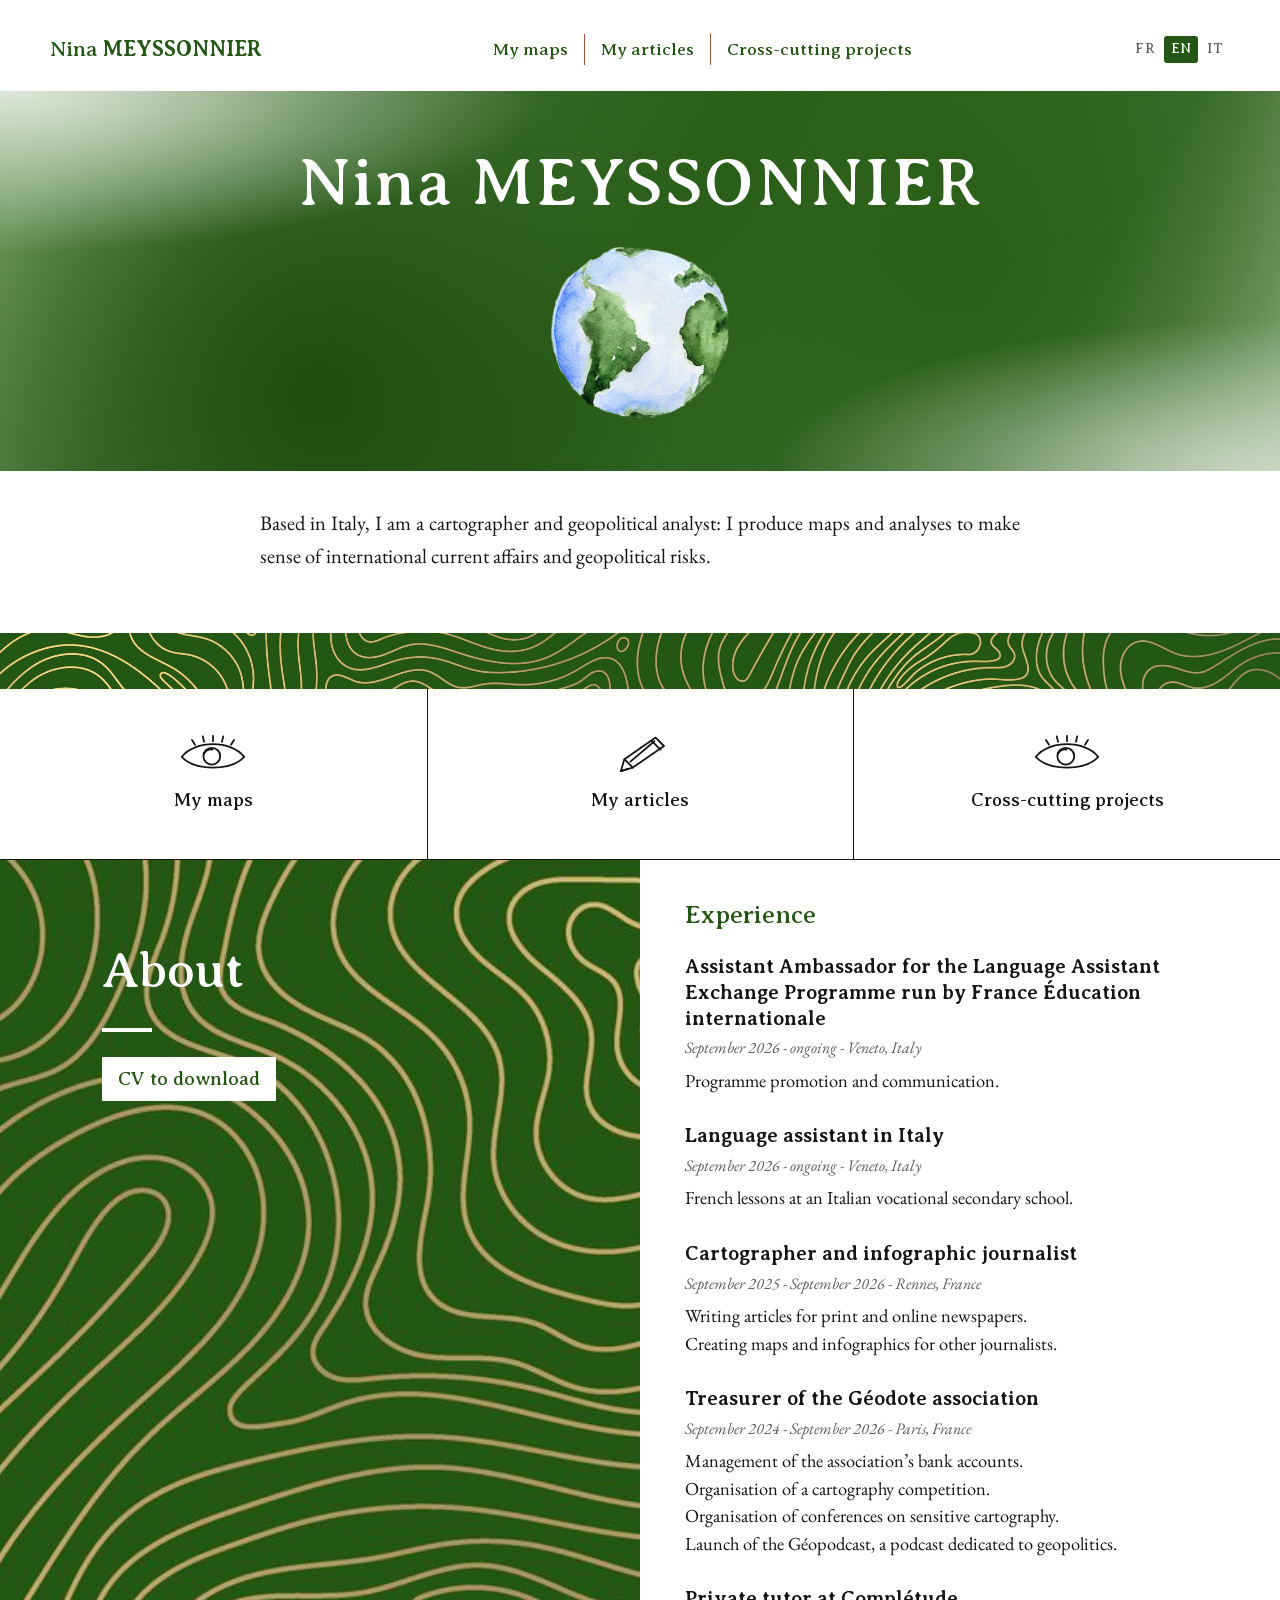
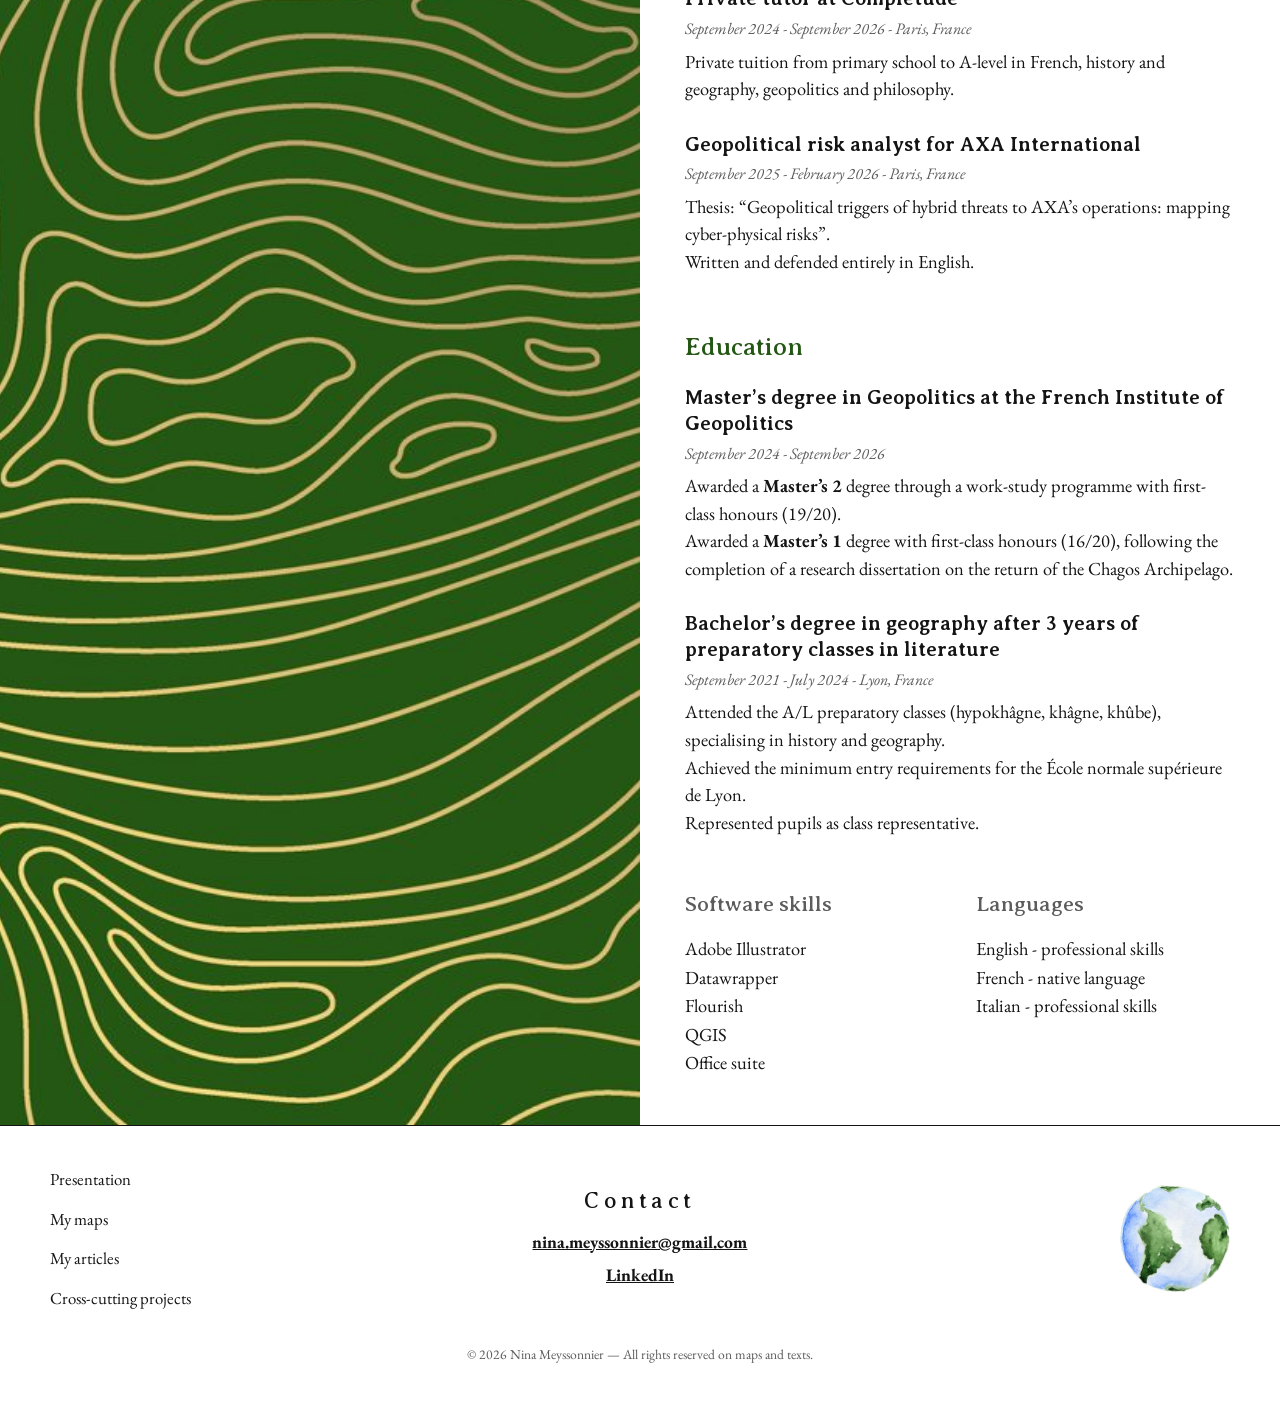
==== en/index.html @ b41277d3 "Portfolio trilingue (FR, EN, IT), nouvelles polices, cartes interactives et domaine ninameyssonnier." ====
<!doctype html>
<html lang="en">
<head>
<meta charset="utf-8">
<meta name="viewport" content="width=device-width, initial-scale=1">
<title>Nina Meyssonnier — Cartographer and geopolitical analyst</title>
<meta name="description" content="Nina Meyssonnier, cartographer and geopolitical analyst based in Italy: maps, articles and projects to make sense of international current affairs.">
<link rel="canonical" href="https://ninameyssonnier.com/en/">
<link rel="alternate" hreflang="fr" href="https://ninameyssonnier.com/">
<link rel="alternate" hreflang="en" href="https://ninameyssonnier.com/en/">
<link rel="alternate" hreflang="it" href="https://ninameyssonnier.com/it/">
<link rel="alternate" hreflang="x-default" href="https://ninameyssonnier.com/">
<meta property="og:type" content="website">
<meta property="og:title" content="Nina Meyssonnier — Cartographer and geopolitical analyst">
<meta property="og:description" content="Nina Meyssonnier, cartographer and geopolitical analyst based in Italy: maps, articles and projects to make sense of international current affairs.">
<meta property="og:url" content="https://ninameyssonnier.com/en/">
<meta property="og:image" content="https://ninameyssonnier.com/images/deco/globe-aquarelle.png">
<link rel="icon" type="image/png" href="../images/deco/globe-aquarelle.png">
<link rel="preload" href="../fonts/EBGaramond.woff2" as="font" type="font/woff2" crossorigin>
<link rel="preload" href="../fonts/AveriaSerifLibre-Regular.woff2" as="font" type="font/woff2" crossorigin>
<link rel="stylesheet" href="../css/style.css">
</head>
<body>
<a class="lien-evitement" href="#contenu">Skip to content</a>
<header class="conteneur entete">
<a class="logo" href="index.html">Nina <strong>MEYSSONNIER</strong></a>
<nav class="menu" aria-label="Main menu">
<ul>
<li><a href="cartes.html">My maps</a></li>
<li><a href="articles.html">My articles</a></li>
<li><a href="projets.html">Cross-cutting projects</a></li>
</ul>
</nav>
<nav class="langues" aria-label="Language"><a href="../index.html" lang="fr" hreflang="fr">FR</a><a href="index.html" lang="en" hreflang="en" aria-current="true">EN</a><a href="../it/index.html" lang="it" hreflang="it">IT</a></nav>
</header>
<main id="contenu">

<section class="banniere" aria-label="Introduction">
<h1>Nina MEYSSONNIER</h1>
<img src="../images/deco/globe-aquarelle.png" alt="Watercolour globe" width="442" height="429">
</section>
<div class="etroit accroche"><p>Based in Italy, I am a cartographer and geopolitical analyst: I produce maps and analyses to make sense of international current affairs and geopolitical risks.</p></div>
<div class="topo" aria-hidden="true"></div>
<nav class="tuiles" aria-label="Sections">
<a href="cartes.html"><svg viewBox="0 0 120 70" aria-hidden="true" fill="none" stroke="currentColor" stroke-width="4" stroke-linecap="round" stroke-linejoin="round"><path d="M8 38 C30 10 90 10 112 38 C90 62 30 62 8 38 Z"/><circle cx="58" cy="37" r="14"/><path d="M46 31c3-4 9-6 13-5"/><path d="M30 18l-5-8M45 13l-2-9M60 12V3M75 13l2-9M90 18l5-8"/></svg><span>My maps</span></a>
<a href="articles.html"><svg viewBox="0 0 120 70" aria-hidden="true" fill="none" stroke="currentColor" stroke-width="4" stroke-linecap="round" stroke-linejoin="round"><path d="M28 62l6-20L86 6l14 14-52 36z"/><path d="M34 42l14 14M28 62l12-4M80 12l14 14M44 46l40-34"/></svg><span>My articles</span></a>
<a href="projets.html"><svg viewBox="0 0 120 70" aria-hidden="true" fill="none" stroke="currentColor" stroke-width="4" stroke-linecap="round" stroke-linejoin="round"><path d="M8 38 C30 10 90 10 112 38 C90 62 30 62 8 38 Z"/><circle cx="58" cy="37" r="14"/><path d="M46 31c3-4 9-6 13-5"/><path d="M30 18l-5-8M45 13l-2-9M60 12V3M75 13l2-9M90 18l5-8"/></svg><span>Cross-cutting projects</span></a>
</nav>
<section class="apropos" aria-labelledby="titre-apropos">
<div class="apropos-visuel"><div>
<h2 id="titre-apropos">About</h2>
<hr>
<a class="bouton-blanc" href="../cv/CV-Nina-Meyssonnier-EN.pdf" target="_blank" rel="noopener">CV to download</a>
</div></div>
<div class="parcours">
<h3 class="rubrique">Experience</h3>
<article class="poste"><h4>Assistant Ambassador for the Language Assistant Exchange Programme run by France Éducation internationale</h4><p class="quand">September 2026 - ongoing - Veneto, Italy</p><p>Programme promotion and communication.</p></article>
<article class="poste"><h4>Language assistant in Italy</h4><p class="quand">September 2026 - ongoing - Veneto, Italy</p><p>French lessons at an Italian vocational secondary school.</p></article>
<article class="poste"><h4>Cartographer and infographic journalist</h4><p class="quand">September 2025 - September 2026 - Rennes, France</p><p>Writing articles for print and online newspapers.</p><p>Creating maps and infographics for other journalists.</p></article>
<article class="poste"><h4>Treasurer of the Géodote association</h4><p class="quand">September 2024 - September 2026 - Paris, France</p><p>Management of the association’s bank accounts.</p><p>Organisation of a cartography competition.</p><p>Organisation of conferences on sensitive cartography.</p><p>Launch of the Géopodcast, a podcast dedicated to geopolitics.</p></article>
<article class="poste"><h4>Private tutor at Complétude</h4><p class="quand">September 2024 - September 2026 - Paris, France</p><p>Private tuition from primary school to A-level in French, history and geography, geopolitics and philosophy.</p></article>
<article class="poste"><h4>Geopolitical risk analyst for AXA International</h4><p class="quand">September 2025 - February 2026 - Paris, France</p><p>Thesis: “Geopolitical triggers of hybrid threats to AXA’s operations: mapping cyber-physical risks”.</p><p>Written and defended entirely in English.</p></article>
<h3 class="rubrique">Education</h3>
<article class="poste"><h4>Master’s degree in Geopolitics at the French Institute of Geopolitics</h4><p class="quand">September 2024 - September 2026</p><p>Awarded a <strong>Master’s 2</strong> degree through a work-study programme with first-class honours (19/20).</p><p>Awarded a <strong>Master’s 1</strong> degree with first-class honours (16/20), following the completion of a research dissertation on the return of the Chagos Archipelago.</p></article>
<article class="poste"><h4>Bachelor’s degree in geography after 3 years of preparatory classes in literature</h4><p class="quand">September 2021 - July 2024 - Lyon, France</p><p>Attended the A/L preparatory classes (hypokhâgne, khâgne, khûbe), specialising in history and geography.</p><p>Achieved the minimum entry requirements for the École normale supérieure de Lyon.</p><p>Represented pupils as class representative.</p></article>
<div class="competences">
<div><h3>Software skills</h3><ul><li>Adobe Illustrator</li><li>Datawrapper</li><li>Flourish</li><li>QGIS</li><li>Office suite</li></ul></div>
<div><h3>Languages</h3><ul><li>English - professional skills</li><li>French - native language</li><li>Italian - professional skills</li></ul></div>
</div>
</div>
</section>

</main>
<footer class="pied">
<div class="conteneur pied-grille">
<nav aria-label="Site map">
<ul>
<li><a href="index.html">Presentation</a></li>
<li><a href="cartes.html">My maps</a></li>
<li><a href="articles.html">My articles</a></li>
<li><a href="projets.html">Cross-cutting projects</a></li>
</ul>
</nav>
<div class="contact">
<h2>Contact</h2>
<ul>
<li><a href="mailto:nina.meyssonnier@gmail.com">nina.meyssonnier@gmail.com</a></li>
<li><a href="https://www.linkedin.com/in/nina-meyssonnier-8220b4284/" target="_blank" rel="noopener">LinkedIn</a></li>
</ul>
</div>
<img class="pied-globe" src="../images/deco/globe-aquarelle.png" alt="" width="442" height="429" loading="lazy">
</div>
<p class="mentions">© 2026 Nina Meyssonnier — All rights reserved on maps and texts.</p>
</footer>
<script src="../js/apparition.js" defer></script>
</body>
</html>
---- css/style.css ----
/* ==========================================================
   Nina MEYSSONNIER — portfolio
   Couleurs et typographie reprises du site Wix d'origine
   ========================================================== */

@font-face {
  font-family: "EB Garamond";
  src: url("../fonts/EBGaramond.woff2") format("woff2");
  font-weight: 400 800;
  font-style: normal;
  font-display: swap;
}
@font-face {
  font-family: "EB Garamond";
  src: url("../fonts/EBGaramond-Italic.woff2") format("woff2");
  font-weight: 400 800;
  font-style: italic;
  font-display: swap;
}
@font-face {
  font-family: "Averia Serif Libre";
  src: url("../fonts/AveriaSerifLibre-Regular.woff2") format("woff2");
  font-weight: 400;
  font-style: normal;
  font-display: swap;
}
@font-face {
  font-family: "Averia Serif Libre";
  src: url("../fonts/AveriaSerifLibre-Bold.woff2") format("woff2");
  font-weight: 700;
  font-style: normal;
  font-display: swap;
}

:root {
  --vert: #245614;
  --vert-fonce: #1a4010;
  --or: #c9ae6a;
  --brique: #a4533a;      /* page active du menu + séparateurs */
  --encre: #141414;
  --gris: #5c5c5c;
  --fond: #ffffff;
  --largeur: 1180px;
  --texte: 760px;
  --titres: "Averia Serif Libre", Georgia, serif;   /* police de mise en valeur */
}

* { box-sizing: border-box; }

html { scroll-behavior: smooth; }

body {
  margin: 0;
  font-family: "EB Garamond", Garamond, "Times New Roman", serif;
  font-size: 1.15rem;
  line-height: 1.6;
  color: var(--encre);
  background: var(--fond);
  text-rendering: optimizeLegibility;
}

img { max-width: 100%; height: auto; display: block; }

a { color: var(--vert); }
a:hover { color: var(--brique); }

h1, h2, h3 { font-weight: 400; line-height: 1.2; margin: 0; text-wrap: balance; }

/* Police de mise en valeur : titres, logo, menu, rubriques */
h1, h2, h3, h4, .logo, .menu a, .tuiles span, .bouton, .bouton-blanc { font-family: var(--titres); }
p { margin: 0 0 1em; text-wrap: pretty; }

.conteneur { width: min(100% - 2.5rem, var(--largeur)); margin-inline: auto; }
.etroit { width: min(100% - 2.5rem, var(--texte)); margin-inline: auto; }

.lien-evitement {
  position: absolute; left: -999px; top: 0;
  background: var(--vert); color: #fff; padding: .5rem 1rem;
}
.lien-evitement:focus { left: 1rem; z-index: 10; }

/* ---------- En-tête ---------- */
.entete {
  display: flex; flex-wrap: wrap; align-items: center; justify-content: space-between;
  gap: .75rem 2rem;
  padding: 2rem 0 1.5rem;
}
.logo {
  font-size: 1.35rem; color: var(--vert); text-decoration: none; white-space: nowrap;
}
.logo strong { font-weight: 700; }
.menu ul {
  list-style: none; margin: 0; padding: 0;
  display: flex; flex-wrap: wrap; align-items: center;
}
.menu li + li { border-left: 1.5px solid var(--brique); }
.menu a {
  display: block; padding: .1rem 1rem; font-size: 1.1rem;
  color: var(--vert); text-decoration: none;
}
.menu li:last-child a { padding-right: 0; }
.menu a:hover, .menu a[aria-current="page"] { color: var(--brique); }

/* Choix de la langue */
.langues { display: flex; align-items: center; gap: .15rem; font-family: var(--titres); font-size: .85rem; }
.langues a {
  color: var(--gris); text-decoration: none; padding: .15rem .4rem; border-radius: 3px;
  letter-spacing: .05em;
}
.langues a:hover { color: var(--brique); }
.langues a[aria-current] { color: #fff; background: var(--vert); }

/* ---------- Accueil : bannière ---------- */
.banniere {
  position: relative; overflow: hidden;
  background:
    radial-gradient(ellipse at 0% 0%, #dfe7da 0%, rgba(223,231,218,0) 30%),
    radial-gradient(ellipse at 100% 100%, #c9d6c3 0%, rgba(201,214,195,0) 28%),
    radial-gradient(circle at 25% 80%, #1e4d0f 0%, rgba(30,77,15,0) 35%),
    radial-gradient(circle at 75% 45%, #2a5f17 0%, rgba(42,95,23,0) 40%),
    linear-gradient(120deg, #6f9a5f 0%, #3e7030 22%, #2b5e1a 50%, #3c6e2e 80%, #9ab88d 100%);
  color: #fff; text-align: center;
  padding: clamp(2rem, 4.5vw, 3.25rem) 1.25rem;
  width: 100%;
}
.banniere h1 {
  font-size: clamp(2.1rem, 5.5vw, 4.2rem); font-weight: 400; letter-spacing: .02em;
}
.banniere img {
  width: clamp(110px, 14vw, 190px); margin: clamp(.8rem, 2vw, 1.4rem) auto 0;
}

.accroche {
  font-size: clamp(1.1rem, 1.6vw, 1.3rem); line-height: 1.6; text-align: justify;
  padding: 2.25rem 0 2.5rem;
}

/* ---------- Bandeau topographique ---------- */
.topo {
  background: var(--vert) url("../images/deco/topo.jpg") center / cover no-repeat;
  color: #fff; text-align: center;
  padding: 1.1rem 1rem;
  min-height: 56px;
}
.topo h2 { font-size: clamp(1.5rem, 3vw, 2.2rem); text-shadow: 0 1px 6px rgba(0,0,0,.35); }

/* ---------- Accueil : trois tuiles ---------- */
.tuiles {
  display: grid; grid-template-columns: repeat(auto-fit, minmax(240px, 1fr));
  border-bottom: 1.5px solid var(--encre);
}
.tuiles a {
  display: flex; flex-direction: column; align-items: center; justify-content: center; gap: .6rem;
  padding: 2.25rem 1rem; min-height: 170px;
  color: var(--encre); text-decoration: none; font-size: 1.15rem;
  border-left: 1.5px solid var(--encre);
  transition: background .2s;
}
.tuiles a:first-child { border-left: 0; }
.tuiles a:hover { background: #f3f6f1; color: var(--vert); }
.tuiles svg { width: 72px; height: 42px; stroke-width: 3; }

/* ---------- Accueil : À propos + CV ---------- */
.apropos {
  display: grid; grid-template-columns: minmax(0, 1fr) minmax(0, 1fr);
}
.apropos-visuel {
  background: var(--vert) url("../images/deco/topo.jpg") 30% center / cover no-repeat;
  color: #fff; padding: 5rem clamp(1.5rem, 8vw, 9rem);
}
.apropos-visuel > div { position: sticky; top: 2rem; }
.apropos-visuel h2 { font-size: clamp(2.2rem, 4vw, 3.2rem); }
.apropos-visuel hr { width: 50px; border: 0; border-top: 4px solid #fff; margin: 1.6rem 0; }
.bouton-blanc {
  display: inline-block; background: #fff; color: var(--vert);
  padding: .4rem 1rem; font-size: 1.2rem; text-decoration: none;
}
.bouton-blanc:hover { color: var(--brique); }

.parcours { padding: 2.5rem clamp(1.25rem, 3.5vw, 3rem) 3rem; max-width: 820px; }
.parcours h3.rubrique { color: var(--vert); font-size: 1.6rem; margin: 0 0 1.4rem; }
.parcours h3.rubrique:not(:first-child) { margin-top: 3.5rem; }
.poste { margin-bottom: 1.8rem; }
.poste h4 { font-size: 1.25rem; font-weight: 700; line-height: 1.3; margin: 0 0 .3rem; }
.poste .quand { font-style: italic; color: var(--gris); font-size: 1rem; margin-bottom: .4rem; }
.poste p { font-size: 1.15rem; line-height: 1.5; margin: 0; }
.poste strong { font-weight: 700; }

.competences {
  display: grid; grid-template-columns: repeat(auto-fit, minmax(220px, 1fr)); gap: 1.5rem 2rem;
  margin-top: 3.5rem;
}
.competences h3 { color: var(--gris); font-size: 1.35rem; margin-bottom: 1rem; }
.competences ul { list-style: none; margin: 0; padding: 0; font-size: 1.15rem; line-height: 1.55; }

/* ---------- Titres de page ---------- */
.titre-page {
  text-align: center; color: var(--vert);
  font-size: clamp(2.4rem, 6vw, 4.4rem);
  padding: 1rem 0 1.8rem;
}

.encart {
  background: var(--vert); color: #fff;
  padding: clamp(1.6rem, 3.5vw, 2.5rem) 0;
  font-size: clamp(1.05rem, 1.6vw, 1.25rem); line-height: 1.6;
}
.encart p:last-child { margin-bottom: 0; }
.encart.dans-conteneur { padding-inline: 0; }
.encart .etroit { width: min(100% - 2.5rem, 1100px); text-align: justify; }

/* ---------- Fiches (cartes, projets) ---------- */
.fiche { padding: 3.5rem 0 3rem; border-bottom: 1.5px solid var(--encre); }
.fiche:last-of-type { border-bottom: 0; }
.fiche figure { margin: 0 auto 2rem; max-width: 1000px; }
.fiche figure.cadre img { border: 1.5px solid var(--vert); }
.fiche h2 { font-size: clamp(1.4rem, 2.4vw, 1.9rem); margin-bottom: 1.2rem; }
.fiche .texte { max-width: 1000px; margin-inline: auto; font-size: 1.1rem; }
.fiche .texte .contexte { font-style: italic; }
.fiche .actions { text-align: center; margin-top: 1.8rem; }


.bouton {
  display: inline-block; background: var(--vert); color: #fff;
  padding: .45rem 1.3rem; font-size: 1.05rem; letter-spacing: .08em;
  text-decoration: none; transition: background .2s;
}
.bouton:hover { background: var(--vert-fonce); color: #fff; }
.bouton:focus-visible, .bouton-blanc:focus-visible, a:focus-visible { outline: 3px solid var(--or); outline-offset: 3px; }

/* ---------- Page « Mes cartes » : carte et texte sur le même écran ---------- */
.fiche.carte { padding: 2.25rem 0; }
.fiche.carte > .conteneur { --h-carte: min(80vh, 760px); }
.fiche.carte figure { margin: 0; max-width: none; display: flex; justify-content: center; align-items: center; }
.fiche.carte figure img { width: auto; max-height: var(--h-carte); }
.fiche.carte .texte { max-width: none; font-size: 1.02rem; line-height: 1.55; }
.fiche.carte h2 { font-size: clamp(1.25rem, 1.9vw, 1.6rem); margin-bottom: .8rem; }
.fiche.carte p { margin-bottom: .7em; }
.fiche.carte .actions { text-align: left; margin-top: 1.1rem; }
.fiche.carte .bouton { font-size: .95rem; padding: .4rem 1.1rem; }

@media (min-width: 861px) {
  .fiche.carte > .conteneur {
    display: grid; grid-template-columns: minmax(0, 3fr) minmax(0, 2fr);
    gap: 2.5rem; align-items: center;
  }
}

/* Cartes interactives */
/* Section « Cartes interactives » : cartes plus petites */
.fiche.carte.compacte > .conteneur { --h-carte: min(62vh, 560px); max-width: 980px; }
.fiche.carte.compacte .interactive { width: 100%; max-width: 480px; margin-inline: auto; }
@media (min-width: 861px) {
  .fiche.carte.compacte > .conteneur { grid-template-columns: minmax(0, 1fr) minmax(0, 1fr); }
}
.interactive iframe { display: block; width: 100%; border: 0; }
.interactive iframe.video-yt { aspect-ratio: 16 / 9; height: auto; }
.interactive iframe.podcast { height: 352px; border-radius: 12px; }
.interactive iframe.hauteur-fixe { height: var(--h-carte); border: 1.5px solid var(--vert); }

/* Carrousel : chaque carte garde son format, sans être recadrée */
.carrousel-piste {
  display: flex; overflow-x: auto; scroll-snap-type: x mandatory;
  scrollbar-width: none; overscroll-behavior-x: contain;
}
.carrousel-piste::-webkit-scrollbar { display: none; }
.carrousel-piste > figure { flex: 0 0 100%; height: var(--h-carte); scroll-snap-align: center; }
.carrousel-piste img { max-height: 100%; }
.carrousel-commandes {
  display: flex; justify-content: center; align-items: center; gap: 1rem;
  margin-top: .6rem; font-family: var(--titres); color: var(--gris); font-size: .95rem;
}
.carrousel button {
  width: 2.1rem; height: 2.1rem; border: 0; border-radius: 50%;
  background: var(--vert); color: #fff; font-size: 1.3rem; line-height: 1; cursor: pointer;
  transition: background .2s, opacity .2s;
}
.carrousel button:hover { background: var(--vert-fonce); }
.carrousel button:disabled { opacity: .3; cursor: default; }
.carrousel button:focus-visible, .carrousel-piste:focus-visible { outline: 3px solid var(--or); outline-offset: 3px; }
.carrousel.seule .carrousel-commandes { display: none; }

/* Image pas encore ajoutée : le cadre disparaît, le texte reste */
figure.manquante { display: none; }

/* Plusieurs cartes pour un même projet */
.galerie { display: grid; gap: 1.5rem; max-width: 1000px; margin: 0 auto 2rem; }
.galerie figure { margin: 0; }
.galerie.deux { grid-template-columns: repeat(auto-fit, minmax(300px, 1fr)); align-items: start; }

/* ---------- Articles (même format que les fiches) ---------- */
.article { padding: 2.25rem 0; border-bottom: 1.5px solid var(--encre); }
.article:last-of-type { border-bottom: 0; }
.article > .conteneur { max-width: 980px; }
.article h2 { font-size: clamp(1.25rem, 1.9vw, 1.6rem); margin-bottom: .5rem; }
.article .support { font-size: 1.02rem; margin: 0; }
.article .date { font-size: 1.02rem; font-style: italic; color: var(--gris); margin: .2rem 0 0; }
.article .date:empty { display: none; }
.article .bouton { font-size: .95rem; padding: .4rem 1.1rem; margin-top: 1.1rem; }
.article figure { margin: 1.6rem 0 0; display: flex; justify-content: center; }
.article figure img { width: auto; max-height: min(80vh, 760px); }


/* ---------- Pied de page ---------- */
.pied { border-top: 1.5px solid var(--encre); margin-top: 0; }
.pied-grille {
  display: grid; grid-template-columns: 1fr 1.4fr 1fr; align-items: center; gap: 2rem;
  padding: 2.5rem 0 2rem;
}
.pied nav ul { list-style: none; margin: 0; padding: 0; display: grid; gap: .8rem; font-size: 1.05rem; }
.pied nav a { color: var(--encre); text-decoration: none; }
.pied nav a:hover { color: var(--brique); }
.contact { text-align: center; }
.contact h2 { font-size: 1.4rem; letter-spacing: .2em; margin-bottom: .8rem; }
.contact ul { list-style: none; margin: 0; padding: 0; display: grid; gap: .3rem; font-size: 1.1rem; font-weight: 700; }
.contact a { color: var(--encre); }
.contact a:hover { color: var(--brique); }
.pied-globe { justify-self: end; width: min(110px, 100%); }
.mentions { text-align: center; font-size: .85rem; color: var(--gris); padding: 0 0 1.5rem; }

/* ---------- Apparition au défilement ---------- */
/* La classe .js est ajoutée par js/apparition.js : sans JavaScript, tout reste visible */
.js .apparait {
  opacity: 0; transform: translateY(24px);
  transition: opacity .7s ease, transform .7s ease;
}
.js .apparait.visible { opacity: 1; transform: none; }
.js .tuiles a.apparait { transition: opacity .7s ease, transform .7s ease, background .2s; }
.js .tuiles a:nth-child(2) { transition-delay: .12s, .12s, 0s; }
.js .tuiles a:nth-child(3) { transition-delay: .24s, .24s, 0s; }
@media (prefers-reduced-motion: reduce) {
  .js .apparait { opacity: 1; transform: none; transition: none; }
}

/* ---------- Écrans étroits ---------- */
@media (max-width: 860px) {
  .entete { justify-content: center; text-align: center; }
  .menu ul { justify-content: center; }
  .menu a { font-size: 1.05rem; padding: .1rem .7rem; }
  .apropos { grid-template-columns: 1fr; }
  .apropos-visuel { padding: 3rem 1.5rem; text-align: center; }
  .apropos-visuel hr { margin-inline: auto; }
  .tuiles a { border-left: 0; border-top: 1.5px solid var(--encre); min-height: 130px; }
  .tuiles a:first-child { border-top: 0; }
  .pied-grille { grid-template-columns: 1fr; text-align: center; }
  .pied-globe { justify-self: center; }
  .accroche, .encart .etroit { text-align: left; }
  .bouton { font-size: 1rem; }
  .fiche.carte { padding: 1.5rem 0; }
  .fiche.carte > .conteneur, .fiche.carte.compacte > .conteneur { --h-carte: 52vh; }
  .fiche.carte .conteneur > figure, .fiche.carte .carrousel, .fiche.carte .interactive { margin-bottom: 1rem; }
  .fiche.carte .texte { font-size: .97rem; }
  .fiche.carte h2, .article h2 { font-size: 1.2rem; }
  .article { padding: 1.5rem 0; }
  .article .support, .article .date { font-size: .97rem; }
}

@media (max-width: 600px) {
  .menu li + li { border-left: 0; }
  .menu ul { gap: .2rem .4rem; }
}
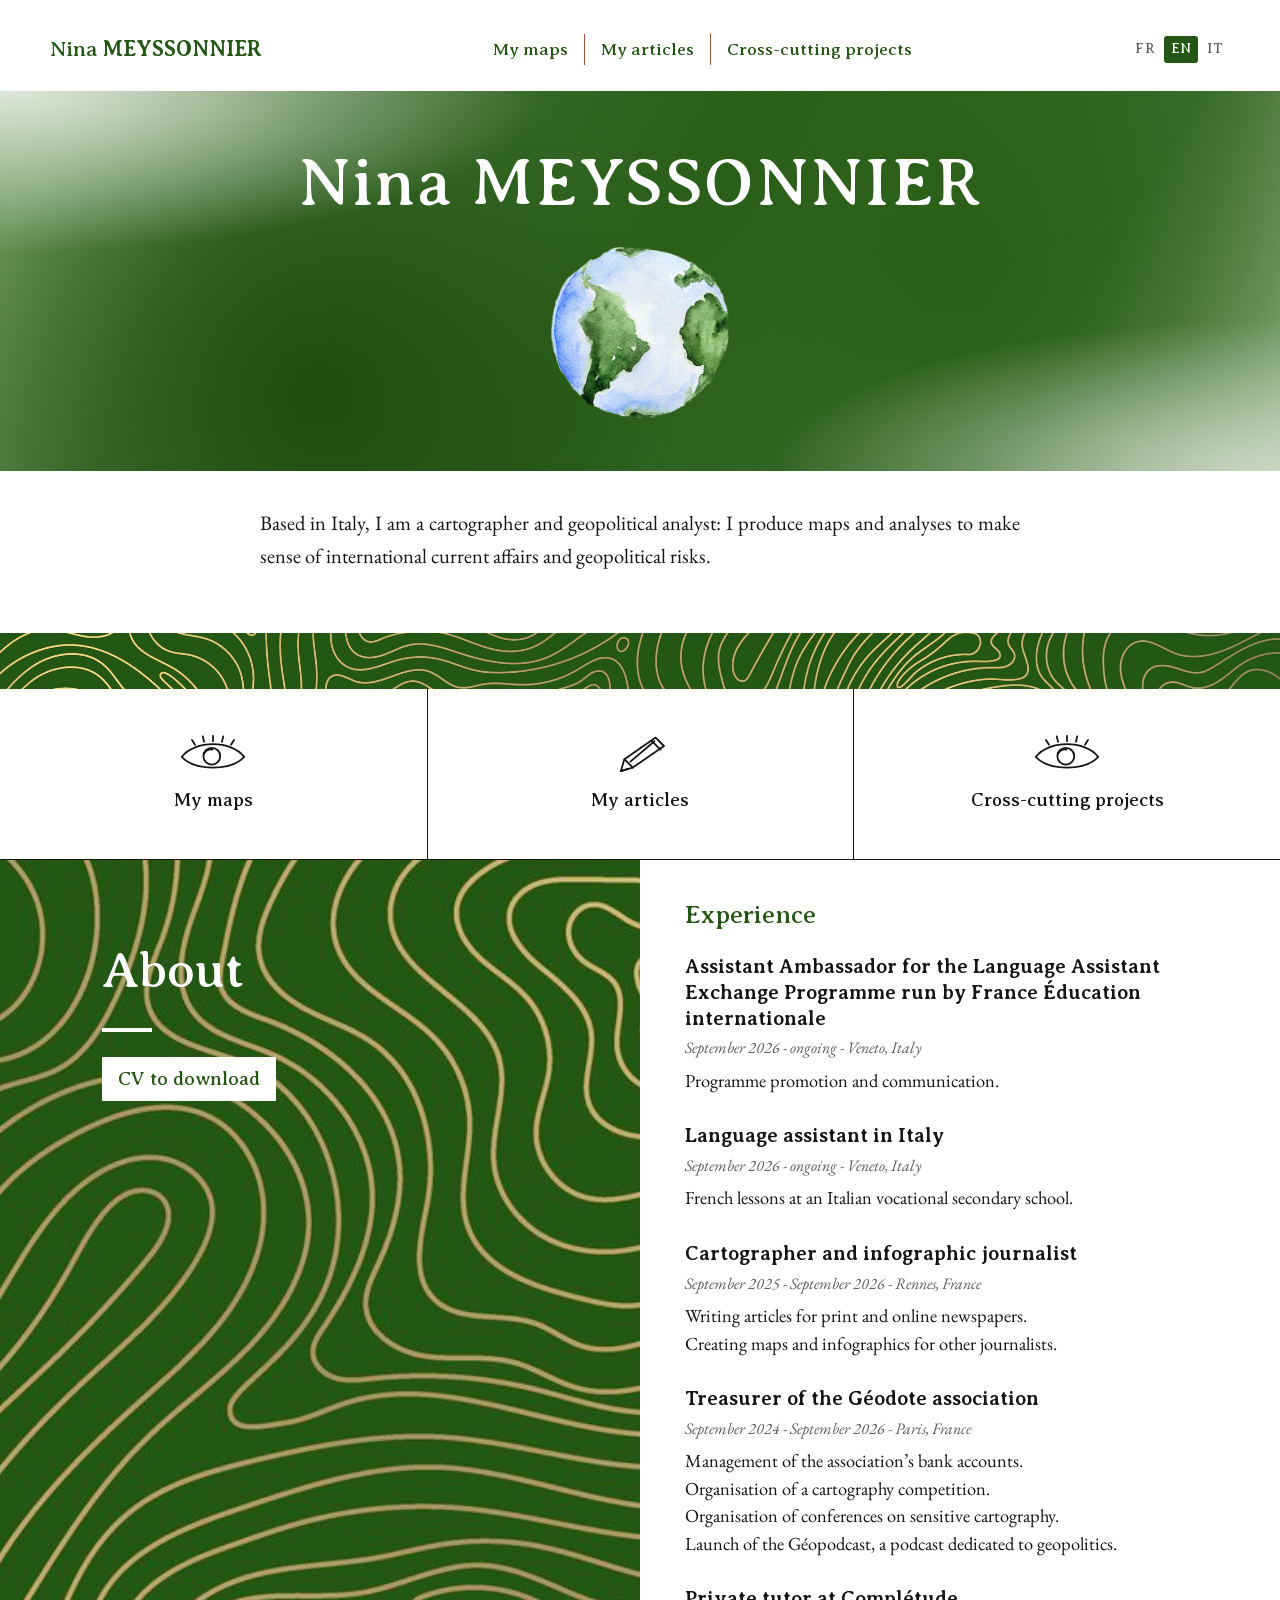
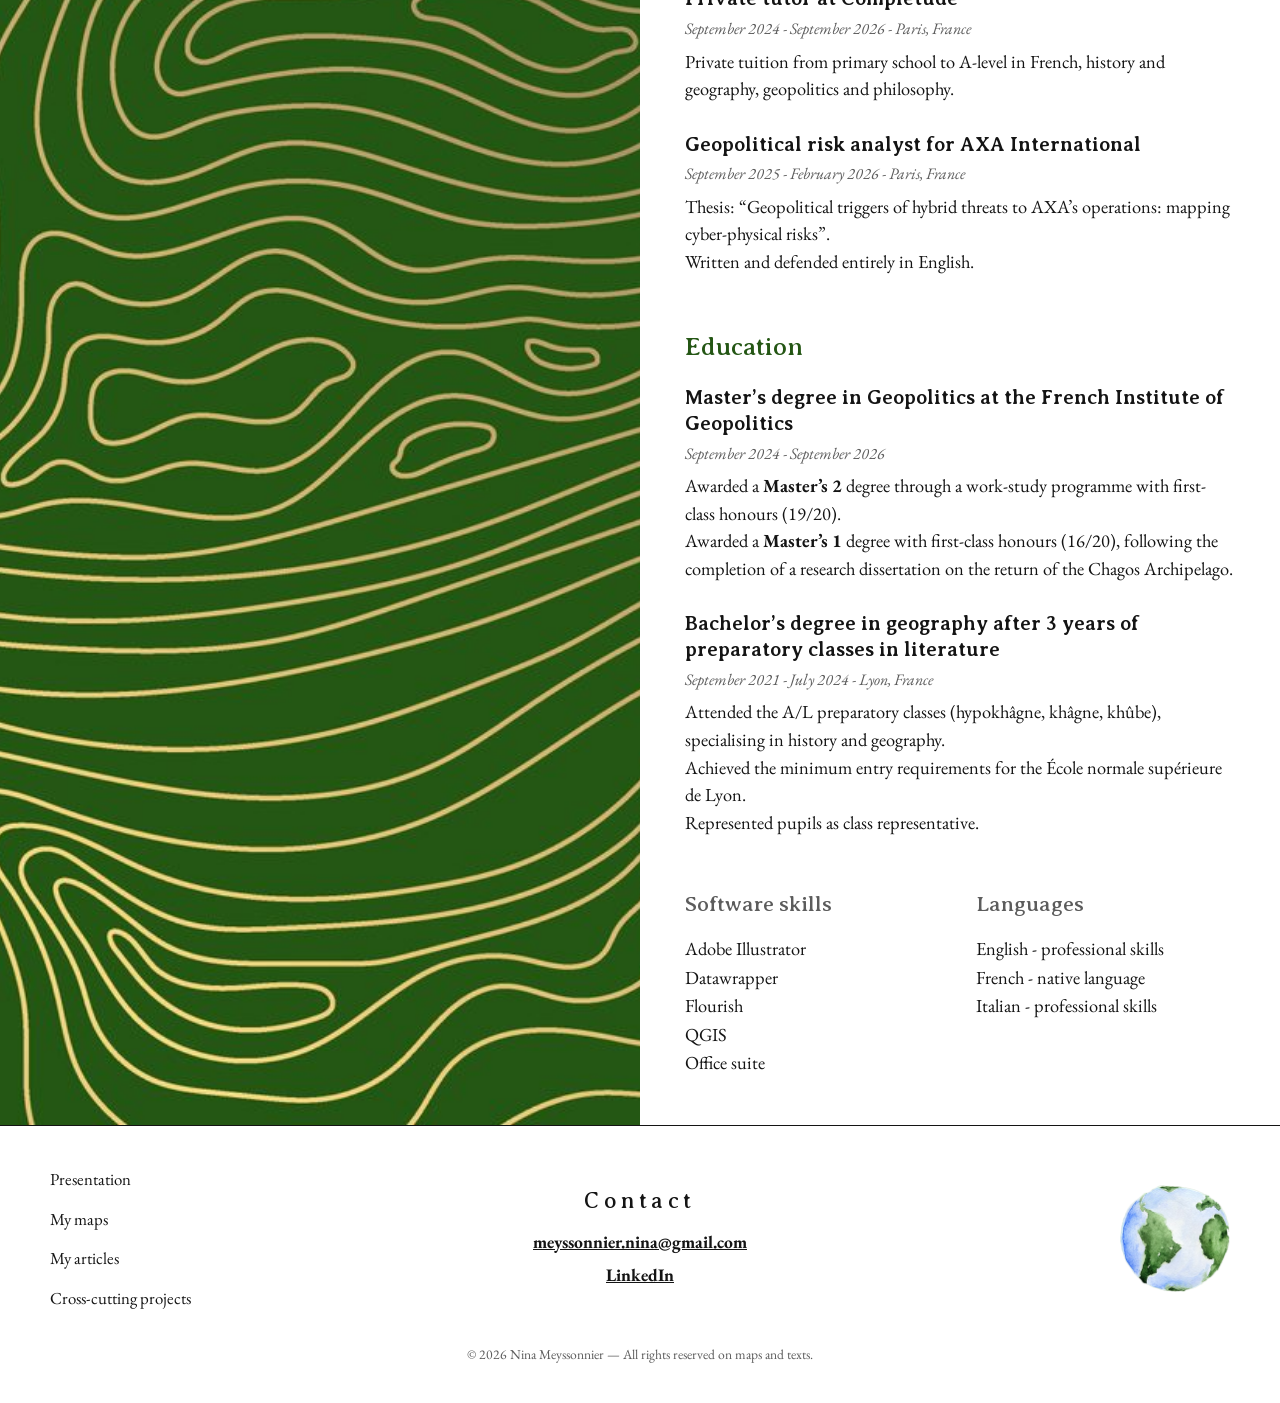
==== commit f121d8a7: "Nouvelle adresse e-mail (meyssonnier.nina@gmail.com) sur le site et dans les CV Co-Authored-By: Clau" ====
--- a/en/index.html
+++ b/en/index.html
@@ -84,7 +84,7 @@
 <div class="contact">
 <h2>Contact</h2>
 <ul>
-<li><a href="mailto:nina.meyssonnier@gmail.com">nina.meyssonnier@gmail.com</a></li>
+<li><a href="mailto:meyssonnier.nina@gmail.com">meyssonnier.nina@gmail.com</a></li>
 <li><a href="https://www.linkedin.com/in/nina-meyssonnier-8220b4284/" target="_blank" rel="noopener">LinkedIn</a></li>
 </ul>
 </div>
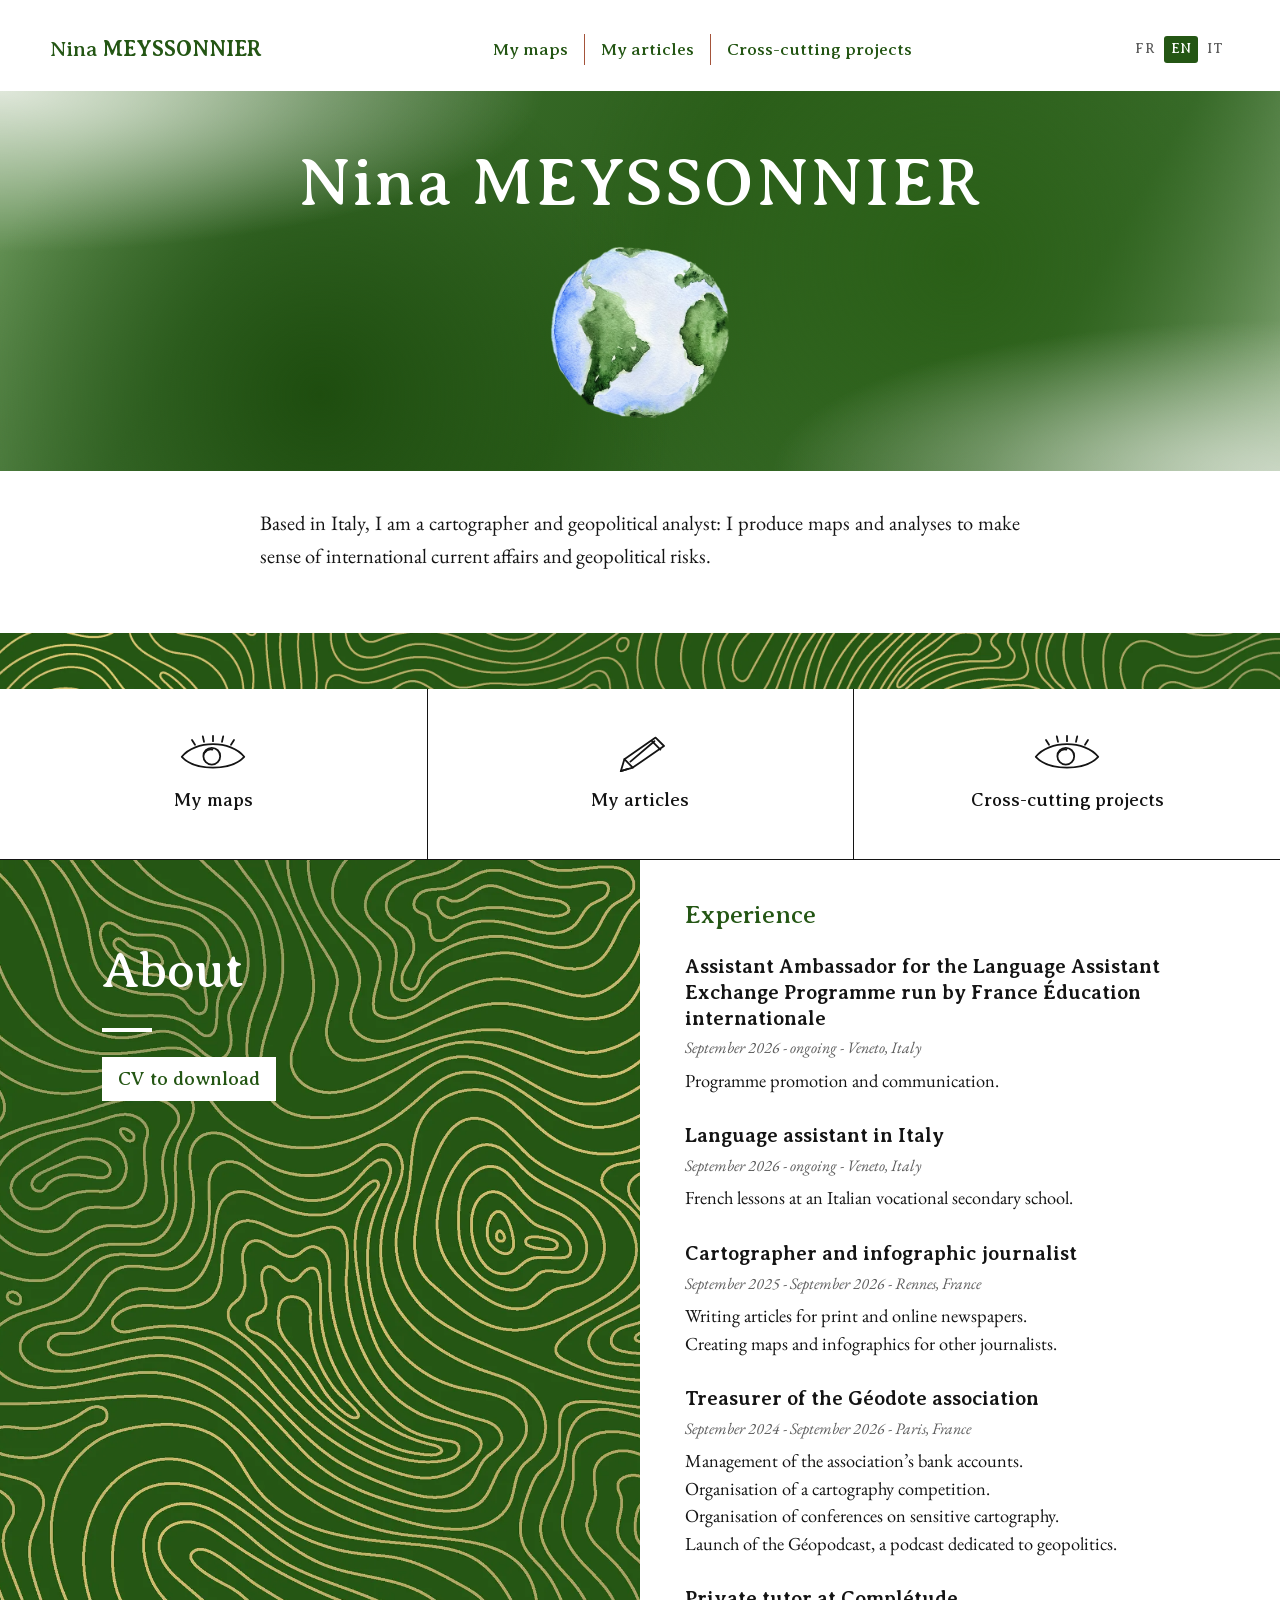
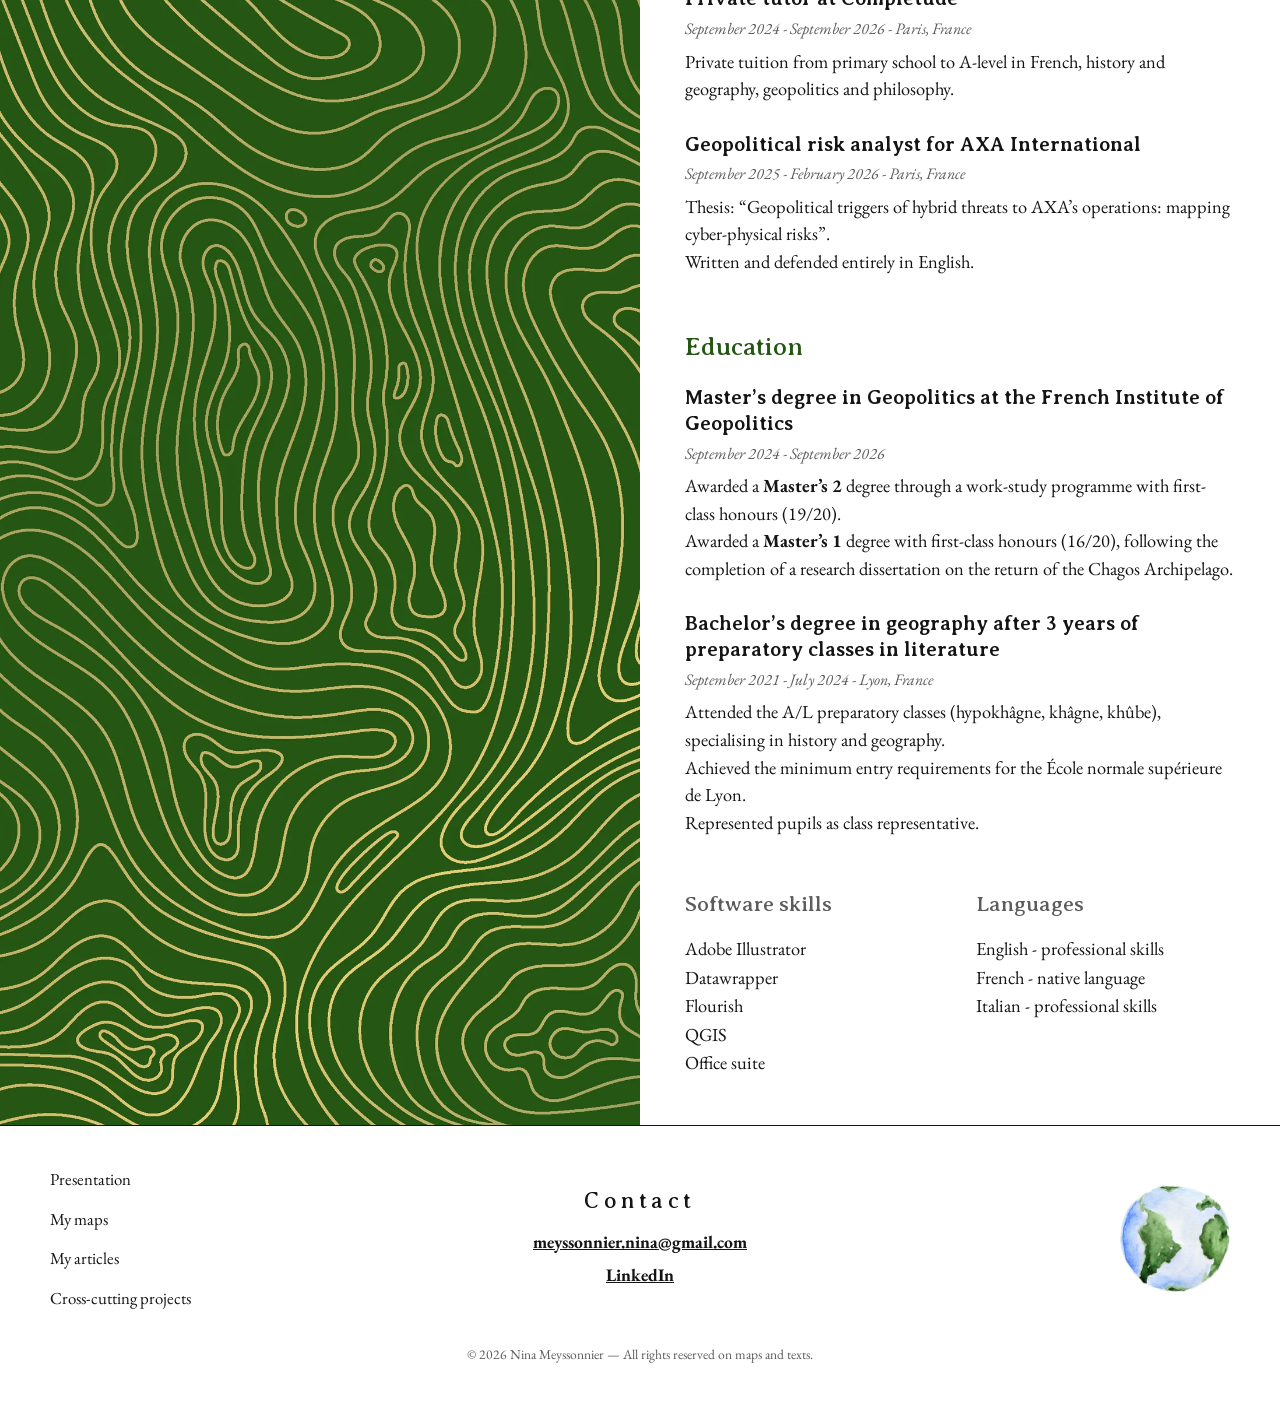
==== commit 193c02dc: "Numéro de version sur les liens CSS/JS pour forcer la mise à jour dans les navigateurs Co-Authored-B" ====
--- a/en/index.html
+++ b/en/index.html
@@ -18,7 +18,7 @@
 <link rel="icon" type="image/png" href="../images/deco/globe-aquarelle.png">
 <link rel="preload" href="../fonts/EBGaramond.woff2" as="font" type="font/woff2" crossorigin>
 <link rel="preload" href="../fonts/AveriaSerifLibre-Regular.woff2" as="font" type="font/woff2" crossorigin>
-<link rel="stylesheet" href="../css/style.css">
+<link rel="stylesheet" href="../css/style.css?v=3e1b2f58">
 </head>
 <body>
 <a class="lien-evitement" href="#contenu">Skip to content</a>
@@ -92,6 +92,6 @@
 </div>
 <p class="mentions">© 2026 Nina Meyssonnier — All rights reserved on maps and texts.</p>
 </footer>
-<script src="../js/apparition.js" defer></script>
+<script src="../js/apparition.js?v=9f17c9cb" defer></script>
 </body>
 </html>
--- a/css/style.css
+++ b/css/style.css
@@ -137,7 +137,7 @@
 
 /* ---------- Bandeau topographique ---------- */
 .topo {
-  background: var(--vert) url("../images/deco/topo.jpg") center / cover no-repeat;
+  background: var(--vert) url("../images/deco/topo.webp") center / cover no-repeat;
   color: #fff; text-align: center;
   padding: 1.1rem 1rem;
   min-height: 56px;
@@ -165,7 +165,7 @@
   display: grid; grid-template-columns: minmax(0, 1fr) minmax(0, 1fr);
 }
 .apropos-visuel {
-  background: var(--vert) url("../images/deco/topo.jpg") 30% center / cover no-repeat;
+  background: var(--vert) url("../images/deco/topo-vertical.webp") center top / cover no-repeat;
   color: #fff; padding: 5rem clamp(1.5rem, 8vw, 9rem);
 }
 .apropos-visuel > div { position: sticky; top: 2rem; }
@@ -233,10 +233,12 @@
 .fiche.carte > .conteneur { --h-carte: min(80vh, 760px); }
 .fiche.carte figure { margin: 0; max-width: none; display: flex; justify-content: center; align-items: center; }
 .fiche.carte figure img { width: auto; max-height: var(--h-carte); }
-.fiche.carte .texte { max-width: none; font-size: 1.02rem; line-height: 1.55; }
+.fiche.carte .texte { max-width: none; margin-inline: 0; font-size: 1.02rem; line-height: 1.55; }
 .fiche.carte h2 { font-size: clamp(1.25rem, 1.9vw, 1.6rem); margin-bottom: .8rem; }
 .fiche.carte p { margin-bottom: .7em; }
 .fiche.carte .actions { text-align: left; margin-top: 1.1rem; }
+/* Texte justifié pour former des blocs réguliers (ordinateur et téléphone) */
+.fiche.carte .texte p:not(.actions):not(.contexte):not(:has(> .contexte)) { text-align: justify; hyphens: auto; -webkit-hyphens: auto; }
 .fiche.carte .bouton { font-size: .95rem; padding: .4rem 1.1rem; }
 
 @media (min-width: 861px) {
@@ -256,7 +258,7 @@
 .interactive iframe { display: block; width: 100%; border: 0; }
 .interactive iframe.video-yt { aspect-ratio: 16 / 9; height: auto; }
 .interactive iframe.podcast { height: 352px; border-radius: 12px; }
-.interactive iframe.hauteur-fixe { height: var(--h-carte); border: 1.5px solid var(--vert); }
+.interactive iframe.hauteur-fixe { height: var(--h-carte); }
 
 /* Carrousel : chaque carte garde son format, sans être recadrée */
 .carrousel-piste {
@@ -289,9 +291,9 @@
 .galerie.deux { grid-template-columns: repeat(auto-fit, minmax(300px, 1fr)); align-items: start; }
 
 /* ---------- Articles (même format que les fiches) ---------- */
-.article { padding: 2.25rem 0; border-bottom: 1.5px solid var(--encre); }
+.article { padding: 2.25rem 0; border-bottom: 1.5px solid var(--encre); text-align: center; }
 .article:last-of-type { border-bottom: 0; }
-.article > .conteneur { max-width: 980px; }
+.article > .conteneur { max-width: 820px; }
 .article h2 { font-size: clamp(1.25rem, 1.9vw, 1.6rem); margin-bottom: .5rem; }
 .article .support { font-size: 1.02rem; margin: 0; }
 .article .date { font-size: 1.02rem; font-style: italic; color: var(--gris); margin: .2rem 0 0; }
@@ -334,14 +336,31 @@
 
 /* ---------- Écrans étroits ---------- */
 @media (max-width: 860px) {
-  .entete { justify-content: center; text-align: center; }
-  .menu ul { justify-content: center; }
-  .menu a { font-size: 1.05rem; padding: .1rem .7rem; }
+  /* En-tête mobile : nom + langues sur une ligne, menu en 3 onglets égaux dessous */
+  .entete {
+    display: grid; grid-template-columns: 1fr auto; align-items: center;
+    gap: .9rem 1rem; padding: 1.1rem 0 .4rem;
+  }
+  .logo { font-size: 1.2rem; }
+  .langues { grid-column: 2; grid-row: 1; }
+  .menu { grid-column: 1 / -1; border-block: 1px solid #dfe5dc; }
+  .menu ul { display: grid; grid-template-columns: repeat(3, 1fr); }
+  .menu li + li { border-left: 1px solid #dfe5dc; }
+  .menu a, .menu li:last-child a {
+    display: flex; align-items: center; justify-content: center; text-align: center;
+    min-height: 3rem; padding: .45rem .35rem; font-size: .95rem; line-height: 1.2;
+  }
+  .menu a[aria-current="page"] { box-shadow: inset 0 -3px 0 var(--brique); }
   .apropos { grid-template-columns: 1fr; }
-  .apropos-visuel { padding: 3rem 1.5rem; text-align: center; }
+  .apropos-visuel { padding: 3rem 1.5rem; text-align: center; background-image: url("../images/deco/topo.webp"); background-position: center; }
   .apropos-visuel hr { margin-inline: auto; }
-  .tuiles a { border-left: 0; border-top: 1.5px solid var(--encre); min-height: 130px; }
-  .tuiles a:first-child { border-top: 0; }
+  /* Accueil : les 3 tuiles côte à côte, en petit */
+  .tuiles { grid-template-columns: repeat(3, minmax(0, 1fr)); }
+  .tuiles a {
+    min-height: 0; padding: 1.2rem .3rem; gap: .35rem;
+    font-size: .88rem; line-height: 1.2; text-align: center;
+  }
+  .tuiles svg { width: 44px; height: 26px; }
   .pied-grille { grid-template-columns: 1fr; text-align: center; }
   .pied-globe { justify-self: center; }
   .accroche, .encart .etroit { text-align: left; }
@@ -355,7 +374,4 @@
   .article .support, .article .date { font-size: .97rem; }
 }
 
-@media (max-width: 600px) {
-  .menu li + li { border-left: 0; }
-  .menu ul { gap: .2rem .4rem; }
-}
+
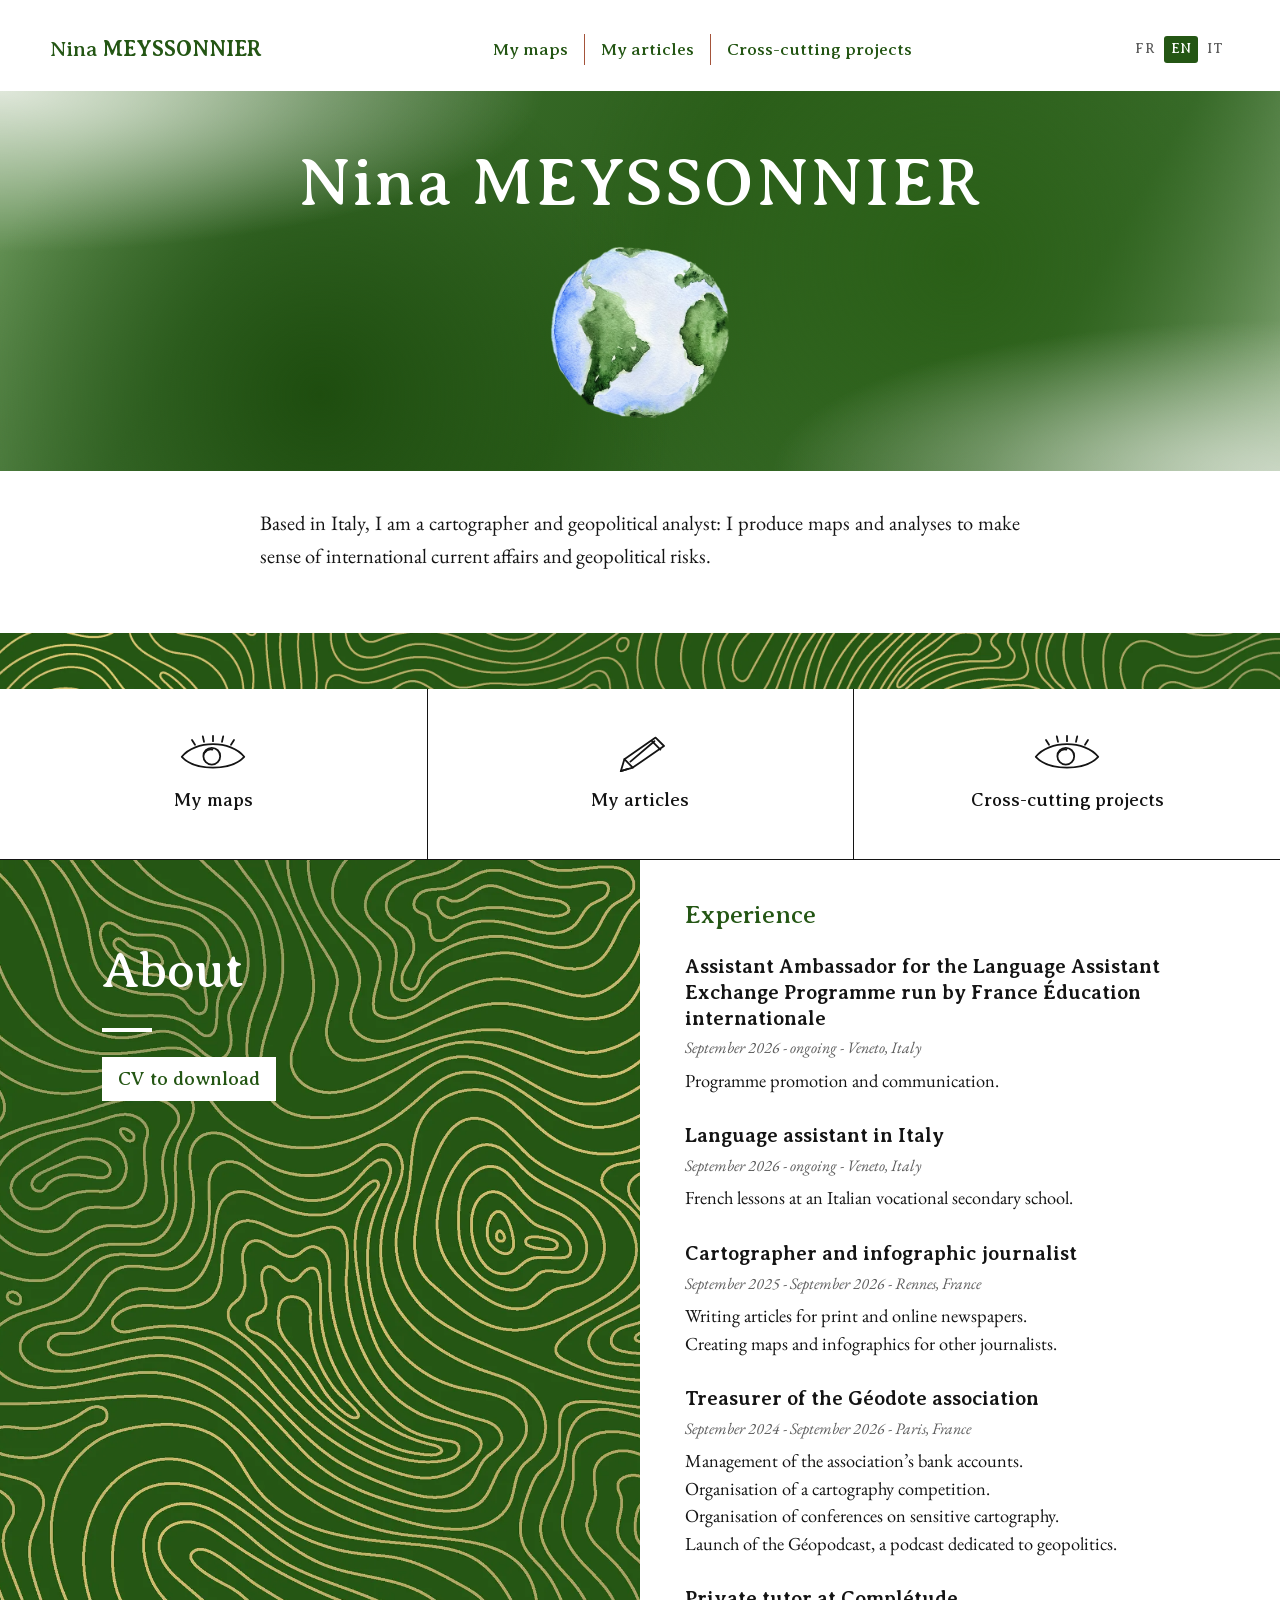
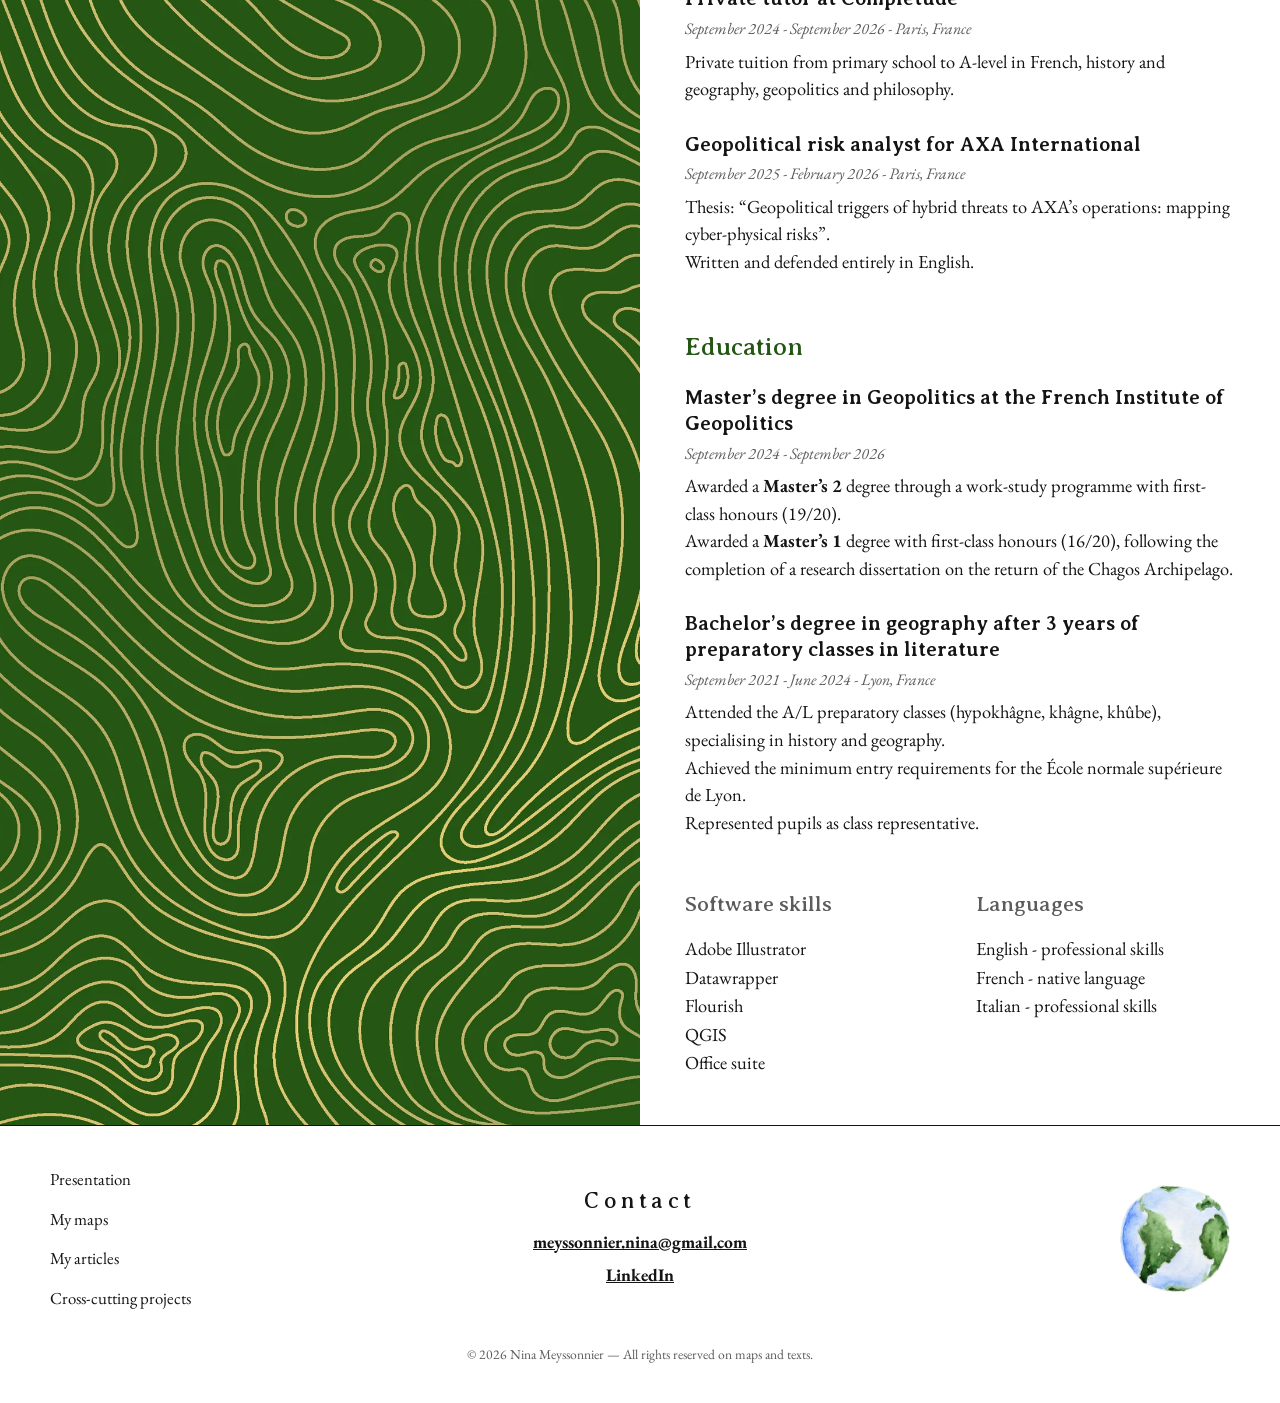
==== commit 49618d78: "CV 2027 à jour (FR, EN, IT) ; ajout du bac et licence terminée en juin 2024 Co-Authored-By: Claude O" ====
--- a/en/index.html
+++ b/en/index.html
@@ -18,7 +18,7 @@
 <link rel="icon" type="image/png" href="../images/deco/globe-aquarelle.png">
 <link rel="preload" href="../fonts/EBGaramond.woff2" as="font" type="font/woff2" crossorigin>
 <link rel="preload" href="../fonts/AveriaSerifLibre-Regular.woff2" as="font" type="font/woff2" crossorigin>
-<link rel="stylesheet" href="../css/style.css?v=3e1b2f58">
+<link rel="stylesheet" href="../css/style.css?v=dd721a65">
 </head>
 <body>
 <a class="lien-evitement" href="#contenu">Skip to content</a>
@@ -62,7 +62,7 @@
 <article class="poste"><h4>Geopolitical risk analyst for AXA International</h4><p class="quand">September 2025 - February 2026 - Paris, France</p><p>Thesis: “Geopolitical triggers of hybrid threats to AXA’s operations: mapping cyber-physical risks”.</p><p>Written and defended entirely in English.</p></article>
 <h3 class="rubrique">Education</h3>
 <article class="poste"><h4>Master’s degree in Geopolitics at the French Institute of Geopolitics</h4><p class="quand">September 2024 - September 2026</p><p>Awarded a <strong>Master’s 2</strong> degree through a work-study programme with first-class honours (19/20).</p><p>Awarded a <strong>Master’s 1</strong> degree with first-class honours (16/20), following the completion of a research dissertation on the return of the Chagos Archipelago.</p></article>
-<article class="poste"><h4>Bachelor’s degree in geography after 3 years of preparatory classes in literature</h4><p class="quand">September 2021 - July 2024 - Lyon, France</p><p>Attended the A/L preparatory classes (hypokhâgne, khâgne, khûbe), specialising in history and geography.</p><p>Achieved the minimum entry requirements for the École normale supérieure de Lyon.</p><p>Represented pupils as class representative.</p></article>
+<article class="poste"><h4>Bachelor’s degree in geography after 3 years of preparatory classes in literature</h4><p class="quand">September 2021 - June 2024 - Lyon, France</p><p>Attended the A/L preparatory classes (hypokhâgne, khâgne, khûbe), specialising in history and geography.</p><p>Achieved the minimum entry requirements for the École normale supérieure de Lyon.</p><p>Represented pupils as class representative.</p></article>
 <div class="competences">
 <div><h3>Software skills</h3><ul><li>Adobe Illustrator</li><li>Datawrapper</li><li>Flourish</li><li>QGIS</li><li>Office suite</li></ul></div>
 <div><h3>Languages</h3><ul><li>English - professional skills</li><li>French - native language</li><li>Italian - professional skills</li></ul></div>
--- a/css/style.css
+++ b/css/style.css
@@ -281,6 +281,27 @@
 .carrousel button:disabled { opacity: .3; cursor: default; }
 .carrousel button:focus-visible, .carrousel-piste:focus-visible { outline: 3px solid var(--or); outline-offset: 3px; }
 .carrousel.seule .carrousel-commandes { display: none; }
+
+/* Plein écran au clic sur une carte : contour vert en transparence */
+.fiche.carte figure.cadre img { cursor: zoom-in; }
+.fiche.carte figure.cadre img:focus-visible { outline: 3px solid var(--or); outline-offset: 3px; }
+.plein-ecran {
+  position: fixed; inset: 0; z-index: 1000;
+  display: flex; justify-content: center; align-items: center;
+  padding: clamp(.75rem, 3vw, 2rem);
+  background: rgba(36, 86, 20, .85);   /* var(--vert) en transparence */
+  cursor: zoom-out;
+}
+.plein-ecran[hidden] { display: none; }
+.plein-ecran img { max-width: 100%; max-height: 100%; width: auto; height: auto; object-fit: contain; box-shadow: 0 6px 30px rgba(0, 0, 0, .35); }
+.plein-ecran-fermer {
+  position: absolute; top: .6rem; right: .8rem;
+  width: 2.4rem; height: 2.4rem; border: 0; border-radius: 50%;
+  background: #fff; color: var(--vert); font-size: 1.7rem; line-height: 1; cursor: pointer;
+}
+.plein-ecran-fermer:hover { background: var(--or); color: #fff; }
+.plein-ecran-fermer:focus-visible { outline: 3px solid var(--or); outline-offset: 3px; }
+html.sans-defilement { overflow: hidden; }
 
 /* Image pas encore ajoutée : le cadre disparaît, le texte reste */
 figure.manquante { display: none; }
@@ -363,6 +384,19 @@
   .tuiles svg { width: 44px; height: 26px; }
   .pied-grille { grid-template-columns: 1fr; text-align: center; }
   .pied-globe { justify-self: center; }
+  /* Pied de page : infos de contact plus petites */
+  .contact h2 { font-size: 1.1rem; letter-spacing: .15em; margin-bottom: .5rem; }
+  .contact ul { font-size: .92rem; gap: .2rem; }
+  /* À propos : infos du CV (expériences, éducation, compétences) plus petites */
+  .parcours { padding: 2rem 1.25rem 2.5rem; }
+  .parcours h3.rubrique { font-size: 1.3rem; margin-bottom: 1.1rem; }
+  .parcours h3.rubrique:not(:first-child) { margin-top: 2.5rem; }
+  .poste { margin-bottom: 1.4rem; }
+  .poste h4 { font-size: 1.05rem; }
+  .poste .quand { font-size: .88rem; margin-bottom: .3rem; }
+  .poste p { font-size: .97rem; line-height: 1.45; }
+  .competences h3 { font-size: 1.1rem; margin-bottom: .6rem; }
+  .competences ul { font-size: .97rem; }
   .accroche, .encart .etroit { text-align: left; }
   .bouton { font-size: 1rem; }
   .fiche.carte { padding: 1.5rem 0; }
